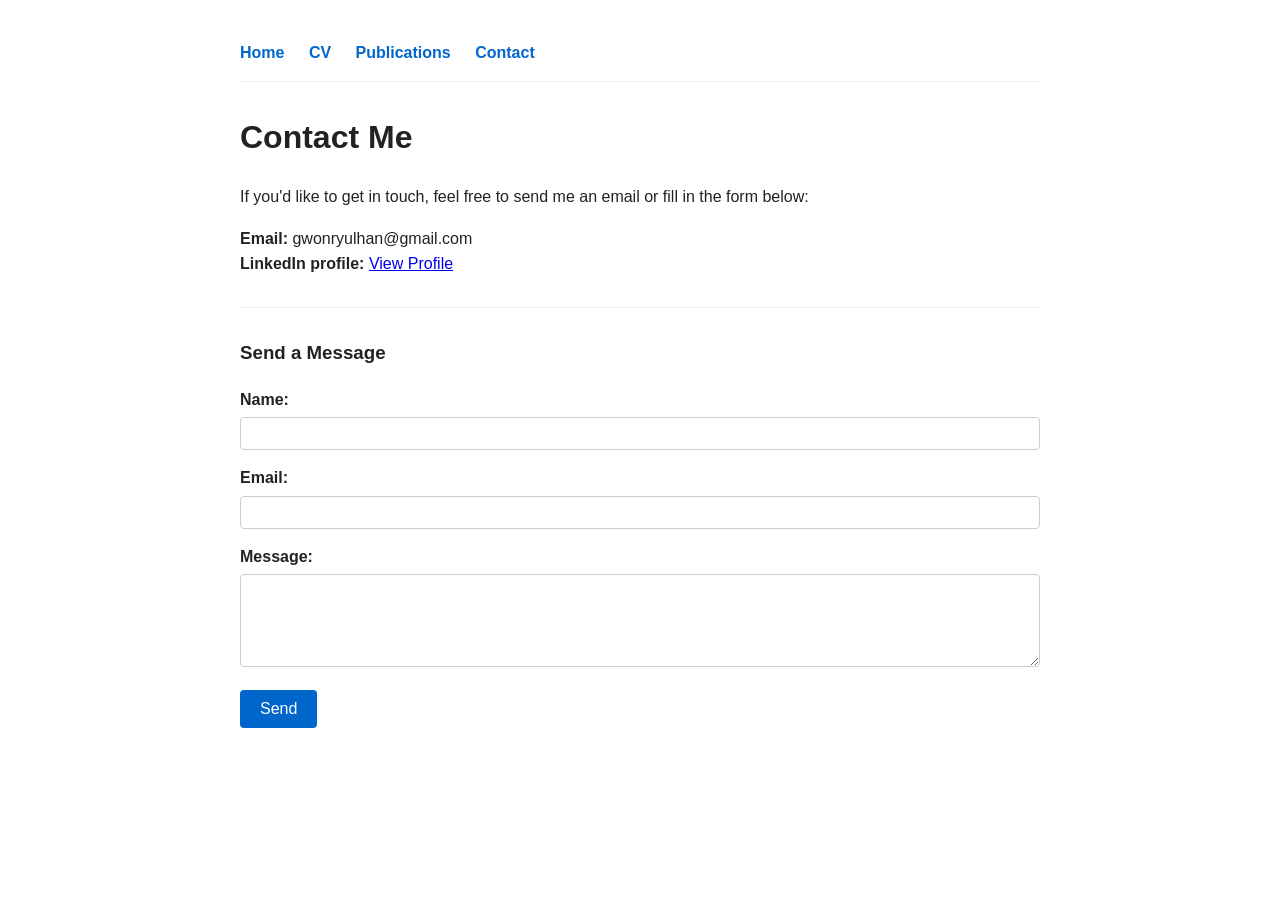
==== contact.html @ e1daec62 "Create contact.html" ====
<!DOCTYPE html>
<html lang="ko">
<head>
  <meta charset="UTF-8">
  <meta name="viewport" content="width=device-width, initial-scale=1.0">
  <title>Contact | Gwonryul Han</title>
  <style>
    body { font-family: -apple-system, BlinkMacSystemFont, "Segoe UI", Roboto, sans-serif; max-width: 800px; margin: 40px auto; padding: 0 20px; color: #222; line-height: 1.6; }
    nav { border-bottom: 1px solid #eee; padding-bottom: 15px; margin-bottom: 30px; }
    nav a { margin-right: 20px; color: #0066cc; text-decoration: none; font-weight: 600; }
    .form-group { margin-bottom: 15px; }
    label { display: block; margin-bottom: 5px; font-weight: bold; }
    input, textarea { width: 100%; padding: 8px; box-sizing: border-box; border: 1px solid #ccc; border-radius: 4px; }
    button { background: #0066cc; color: white; border: none; padding: 10px 20px; border-radius: 4px; cursor: pointer; font-size: 1rem; }
  </style>
</head>
<body>
  <nav>
    <a href="index.html">Home</a>
    <a href="cv.html">CV</a>
    <a href="publications.html">Publications</a>
    <a href="contact.html">Contact</a>
  </nav>

  <h1>Contact Me</h1>
  <p>If you'd like to get in touch, feel free to send me an email or fill in the form below:</p>
  <p>
    <strong>Email:</strong> gwonryulhan@gmail.com<br>
    <strong>LinkedIn profile:</strong> <a href="https://linkedin.com" target="_blank">View Profile</a>
  </p>

  <hr style="border: 0; border-top: 1px solid #eee; margin: 30px 0;">

  <h3>Send a Message</h3>
  <form action="https://formspree.io/f/YOUR_FORM_ID" method="POST">
    <div class="form-group">
      <label for="name">Name:</label>
      <input type="text" id="name" name="name" required>
    </div>
    <div class="form-group">
      <label for="email">Email:</label>
      <input type="email" id="email" name="_replyto" required>
    </div>
    <div class="form-group">
      <label for="message">Message:</label>
      <textarea id="message" name="message" rows="5" required></textarea>
    </div>
    <button type="submit">Send</button>
  </form>
</body>
</html>
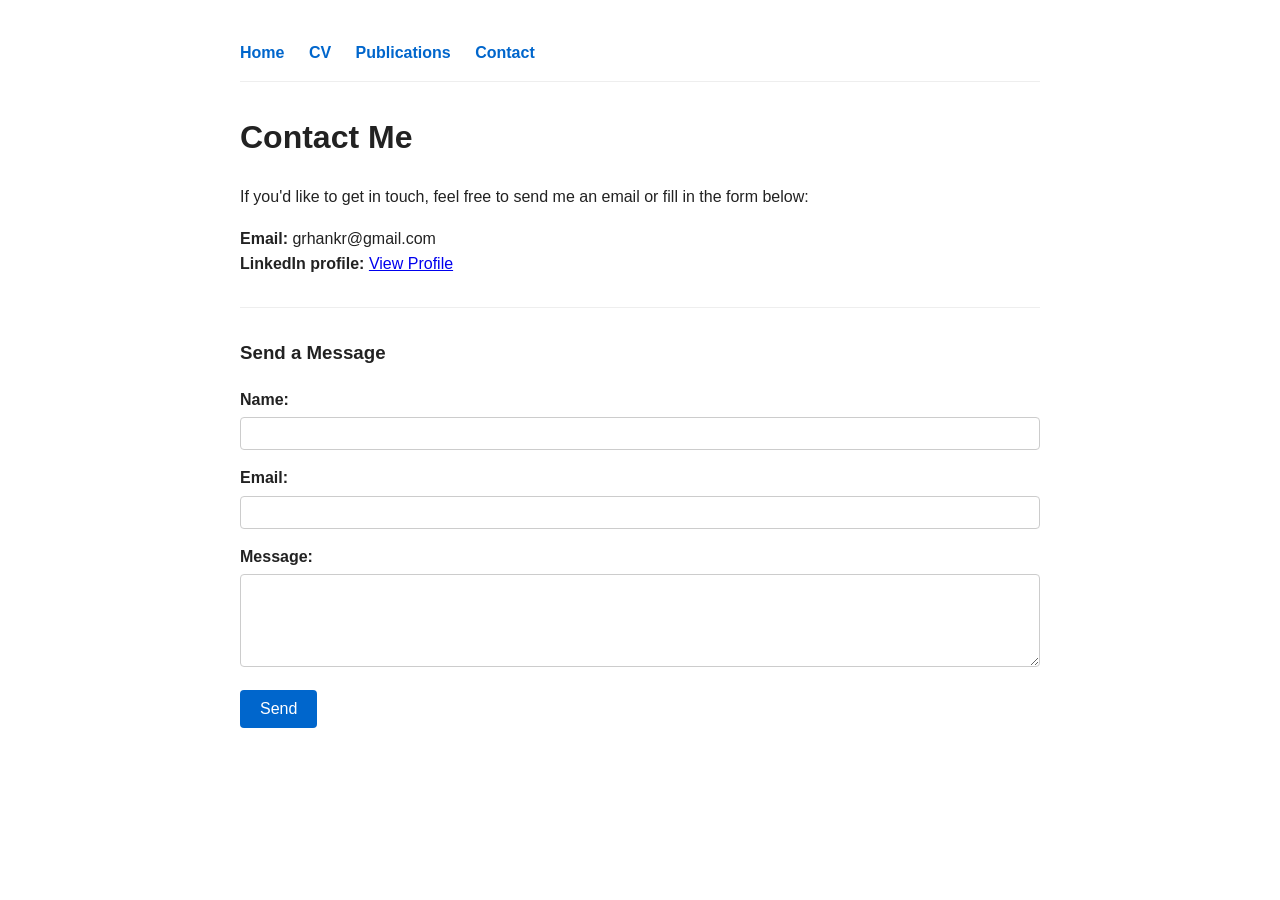
==== commit d8b958a1: "Update email address in contact.html" ====
--- a/contact.html
+++ b/contact.html
@@ -25,7 +25,7 @@
   <h1>Contact Me</h1>
   <p>If you'd like to get in touch, feel free to send me an email or fill in the form below:</p>
   <p>
-    <strong>Email:</strong> gwonryulhan@gmail.com<br>
+    <strong>Email:</strong> grhankr@gmail.com<br>
     <strong>LinkedIn profile:</strong> <a href="https://linkedin.com" target="_blank">View Profile</a>
   </p>
 
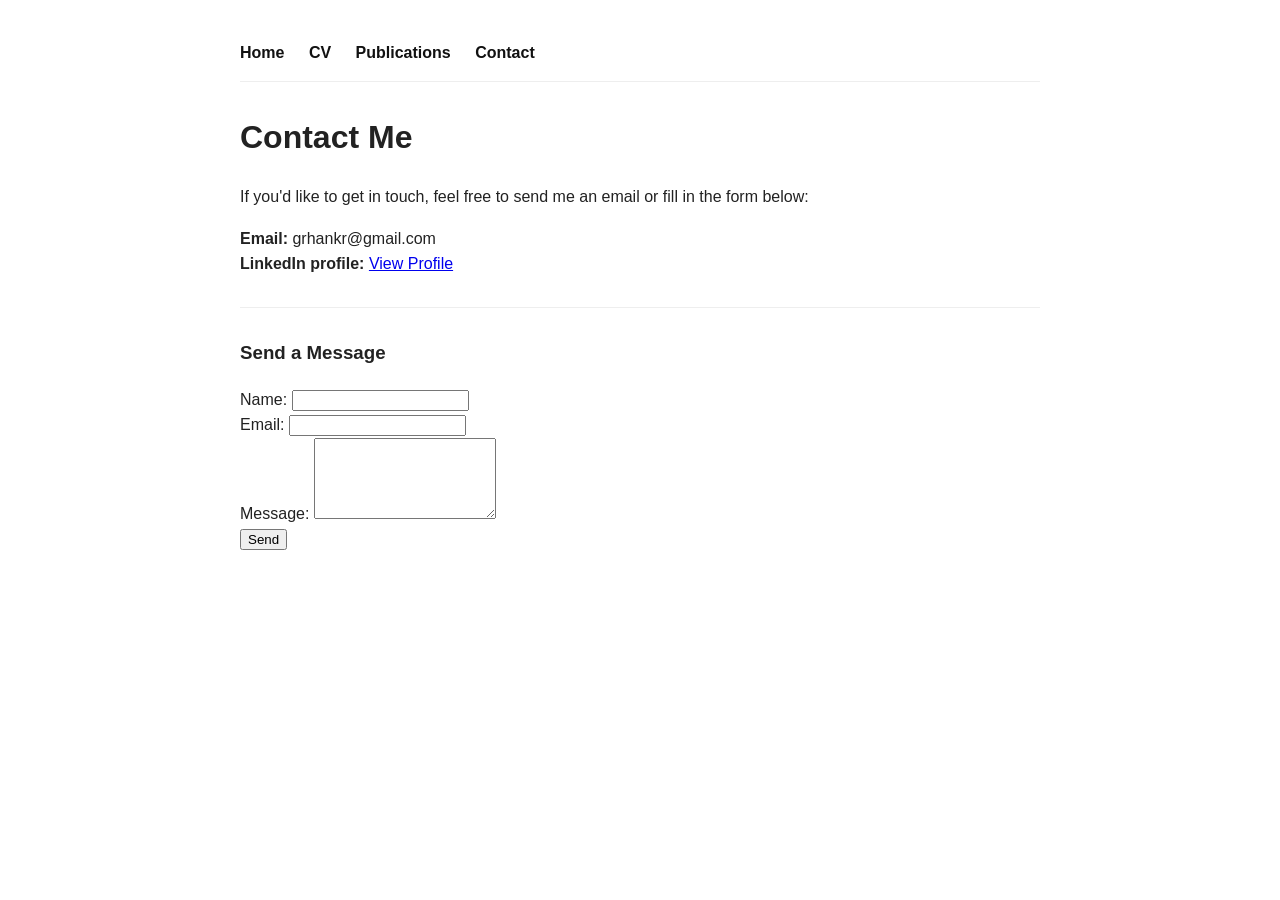
==== commit 30a86999: "Update contact.html" ====
--- a/contact.html
+++ b/contact.html
@@ -4,15 +4,7 @@
   <meta charset="UTF-8">
   <meta name="viewport" content="width=device-width, initial-scale=1.0">
   <title>Contact | Gwonryul Han</title>
-  <style>
-    body { font-family: -apple-system, BlinkMacSystemFont, "Segoe UI", Roboto, sans-serif; max-width: 800px; margin: 40px auto; padding: 0 20px; color: #222; line-height: 1.6; }
-    nav { border-bottom: 1px solid #eee; padding-bottom: 15px; margin-bottom: 30px; }
-    nav a { margin-right: 20px; color: #0066cc; text-decoration: none; font-weight: 600; }
-    .form-group { margin-bottom: 15px; }
-    label { display: block; margin-bottom: 5px; font-weight: bold; }
-    input, textarea { width: 100%; padding: 8px; box-sizing: border-box; border: 1px solid #ccc; border-radius: 4px; }
-    button { background: #0066cc; color: white; border: none; padding: 10px 20px; border-radius: 4px; cursor: pointer; font-size: 1rem; }
-  </style>
+  <link rel="stylesheet" href="style.css">
 </head>
 <body>
   <nav>
--- a/style.css
+++ b/style.css
@@ -0,0 +1,27 @@
+body {
+  font-family: -apple-system, BlinkMacSystemFont, "Segoe UI", Roboto, sans-serif;
+  max-width: 800px;
+  margin: 40px auto;
+  padding: 0 20px;
+  color: #222;
+  line-height: 1.6;
+}
+
+/* 네비게이션 상단 바 검은색 설정 */
+nav {
+  border-bottom: 1px solid #eee;
+  padding-bottom: 15px;
+  margin-bottom: 30px;
+}
+
+nav a {
+  margin-right: 20px;
+  color: #111; /* 상단 메뉴 검은색 */
+  text-decoration: none;
+  font-weight: 600;
+}
+
+nav a:hover {
+  color: #555;
+  text-decoration: underline;
+}
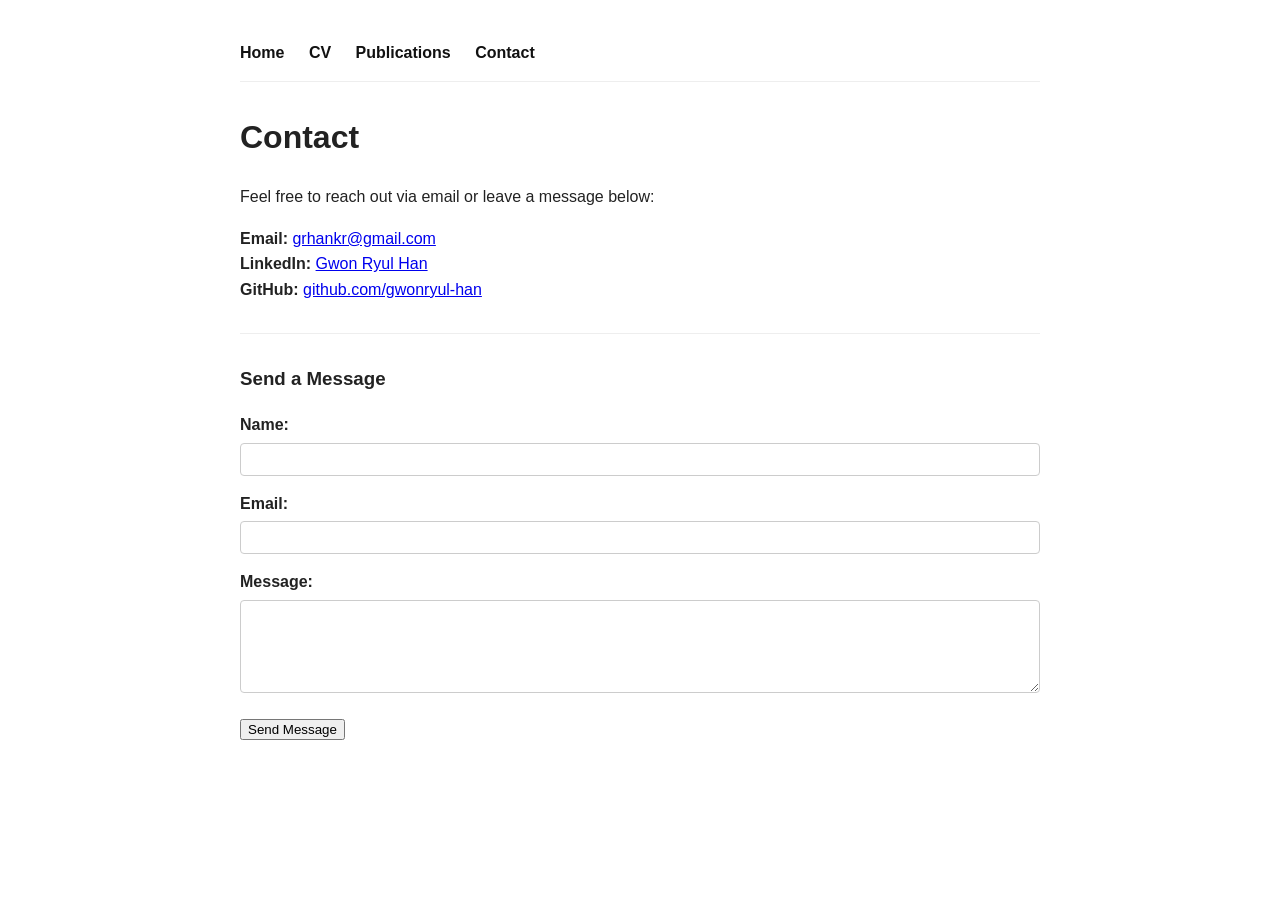
==== commit 1fc011b0: "Update contact.html" ====
--- a/contact.html
+++ b/contact.html
@@ -3,7 +3,7 @@
 <head>
   <meta charset="UTF-8">
   <meta name="viewport" content="width=device-width, initial-scale=1.0">
-  <title>Contact | Gwonryul Han</title>
+  <title>Contact | Gwon Ryul Han</title>
   <link rel="stylesheet" href="style.css">
 </head>
 <body>
@@ -14,30 +14,40 @@
     <a href="contact.html">Contact</a>
   </nav>
 
-  <h1>Contact Me</h1>
-  <p>If you'd like to get in touch, feel free to send me an email or fill in the form below:</p>
+  <h1>Contact</h1>
+  <p>Feel free to reach out via email or leave a message below:</p>
+
   <p>
-    <strong>Email:</strong> grhankr@gmail.com<br>
-    <strong>LinkedIn profile:</strong> <a href="https://linkedin.com" target="_blank">View Profile</a>
+    <strong>Email:</strong> <a href="mailto:grhankr@gmail.com">grhankr@gmail.com</a><br>
+    <strong>LinkedIn:</strong> <a href="https://www.linkedin.com/in/gwonryul-han" target="_blank">Gwon Ryul Han</a><br>
+    <strong>GitHub:</strong> <a href="https://github.com/gwonryul-han" target="_blank">github.com/gwonryul-han</a>
   </p>
 
   <hr style="border: 0; border-top: 1px solid #eee; margin: 30px 0;">
 
   <h3>Send a Message</h3>
-  <form action="https://formspree.io/f/YOUR_FORM_ID" method="POST">
+  <!-- Formsubmit 서비스 적용 (회원가입 불필요) -->
+  <form action="https://formsubmit.co/grhankr@gmail.com" method="POST">
+    <!-- 스팸 방지 및 제출 후 돌아올 주소 설정 (선택사항) -->
+    <input type="hidden" name="_captcha" value="false">
+    <input type="hidden" name="_next" value="https://gwonryul-han.github.io/contact.html">
+
     <div class="form-group">
       <label for="name">Name:</label>
       <input type="text" id="name" name="name" required>
     </div>
+
     <div class="form-group">
       <label for="email">Email:</label>
-      <input type="email" id="email" name="_replyto" required>
+      <input type="email" id="email" name="email" required>
     </div>
+
     <div class="form-group">
       <label for="message">Message:</label>
       <textarea id="message" name="message" rows="5" required></textarea>
     </div>
-    <button type="submit">Send</button>
+
+    <button type="submit">Send Message</button>
   </form>
 </body>
 </html>
--- a/style.css
+++ b/style.css
@@ -1,3 +1,6 @@
+/* ==========================================================================
+   1. 공통 기본 스타일 (Global & Navigation)
+   ========================================================================== */
 body {
   font-family: -apple-system, BlinkMacSystemFont, "Segoe UI", Roboto, sans-serif;
   max-width: 800px;
@@ -7,7 +10,6 @@
   line-height: 1.6;
 }
 
-/* 네비게이션 상단 바 검은색 설정 */
 nav {
   border-bottom: 1px solid #eee;
   padding-bottom: 15px;
@@ -16,7 +18,7 @@
 
 nav a {
   margin-right: 20px;
-  color: #111; /* 상단 메뉴 검은색 */
+  color: #111; /* 네비게이션 검은색 */
   text-decoration: none;
   font-weight: 600;
 }
@@ -25,3 +27,160 @@
   color: #555;
   text-decoration: underline;
 }
+
+/* ==========================================================================
+   2. Home 페이지 스타일 (index.html)
+   ========================================================================== */
+.profile-container {
+  display: flex;
+  align-items: center;
+  gap: 30px;
+  margin-bottom: 30px;
+}
+
+.profile-img {
+  width: 160px;
+  height: 160px;
+  border-radius: 50%;
+  object-fit: cover;
+  flex-shrink: 0;
+  border: 1px solid #eee;
+}
+
+.profile-info h1 {
+  margin: 0 0 8px 0;
+  font-size: 2rem;
+  color: #111;
+}
+
+.profile-info p {
+  margin: 4px 0;
+  color: #444;
+}
+
+@media (max-width: 600px) {
+  .profile-container {
+    flex-direction: column;
+    align-items: flex-start;
+    gap: 15px;
+  }
+}
+
+/* ==========================================================================
+   3. CV 페이지 스타일 (cv.html)
+   ========================================================================== */
+.btn {
+  display: inline-block;
+  background: #0066cc;
+  color: white;
+  padding: 10px 18px;
+  border-radius: 6px;
+  text-decoration: none;
+  margin-bottom: 20px;
+  font-weight: bold;
+}
+
+.btn:hover {
+  background: #004999;
+}
+
+.pdf-container {
+  width: 100%;
+  height: 800px;
+  border: 1px solid #ccc;
+  border-radius: 8px;
+  overflow: hidden;
+}
+
+/* ==========================================================================
+   4. Publications 페이지 스타일 (publications.html)
+   ========================================================================== */
+.pub-card {
+  margin-bottom: 20px;
+  padding: 16px;
+  border-left: 4px solid #0066cc;
+  background: #f9f9f9;
+  border-radius: 0 8px 8px 0;
+}
+
+.pub-title {
+  font-size: 1.1rem;
+  font-weight: bold;
+  color: #111;
+  margin-bottom: 6px;
+}
+
+.pub-authors {
+  color: #444;
+  margin-bottom: 4px;
+}
+
+.pub-venue {
+  font-style: italic;
+  color: #666;
+  font-size: 0.95rem;
+}
+
+.pub-links {
+  margin-top: 10px;
+}
+
+.pub-btn {
+  display: inline-block;
+  font-size: 0.85rem;
+  padding: 4px 10px;
+  background: #e6f0fa;
+  color: #0066cc;
+  text-decoration: none;
+  border-radius: 4px;
+  font-weight: 600;
+  margin-right: 6px;
+}
+
+.pub-btn:hover {
+  background: #0066cc;
+  color: #fff;
+}
+
+.loading {
+  color: #888;
+  font-style: italic;
+}
+
+/* ==========================================================================
+   5. Contact 페이지 스타일 (contact.html)
+   ========================================================================== */
+.form-group {
+  margin-bottom: 15px;
+}
+
+.form-group label {
+  display: block;
+  margin-bottom: 5px;
+  font-weight: bold;
+}
+
+.form-group input,
+.form-group textarea {
+  width: 100%;
+  padding: 8px;
+  box-sizing: border-box;
+  border: 1px solid #ccc;
+  border-radius: 4px;
+  font-family: inherit;
+}
+
+.form-group button {
+  background: #0066cc;
+  color: white;
+  border: none;
+  padding: 10px 20px;
+  border-radius: 4px;
+  cursor: pointer;
+  font-size: 1rem;
+  font-weight: bold;
+}
+
+.form-group button:hover {
+  background: #004999;
+}
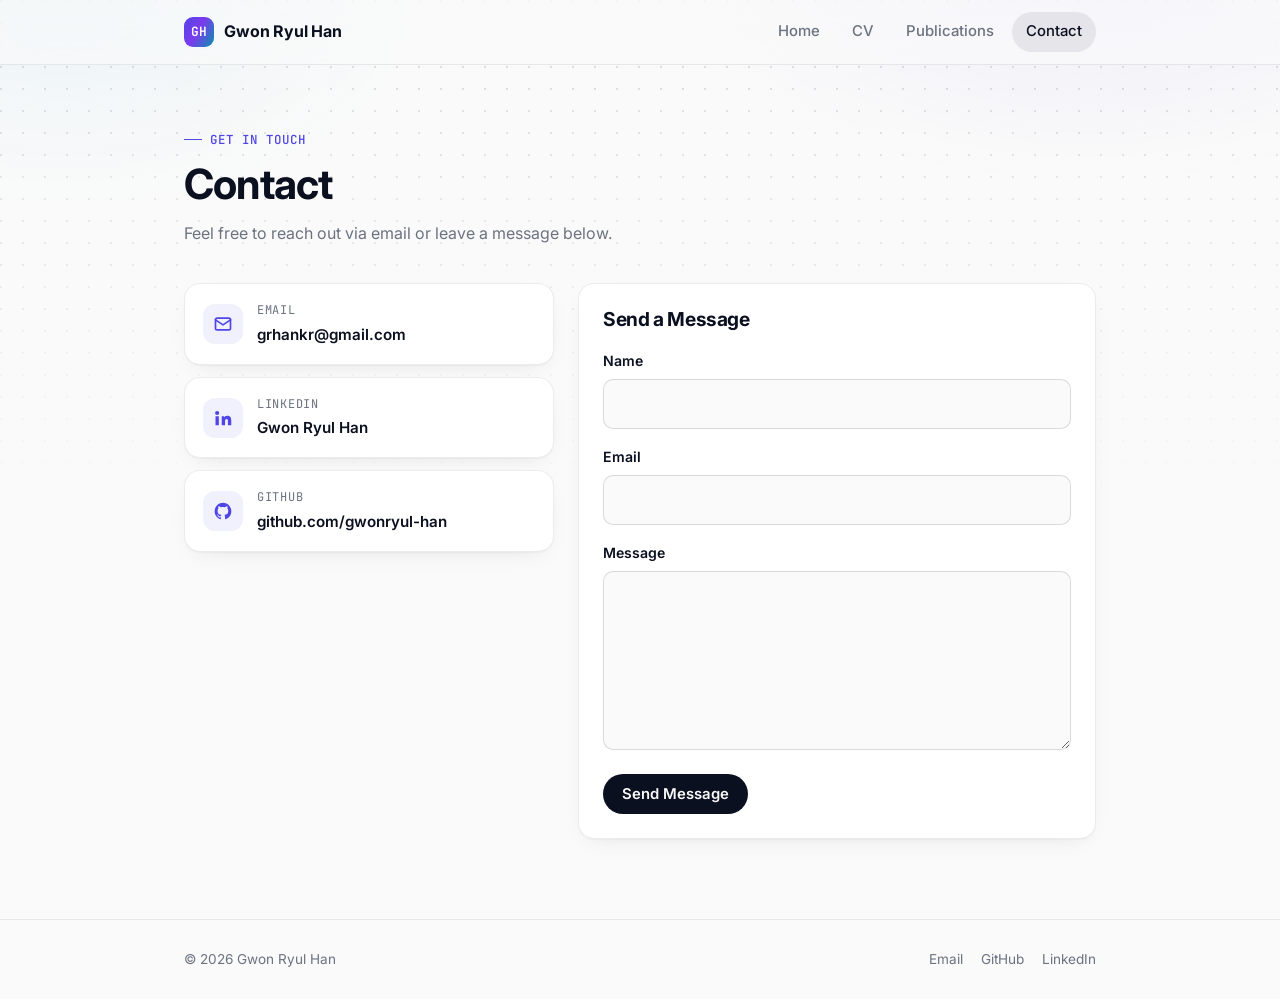
==== commit 4a61fff3: "Redesign site with modern theme Sticky glass header, gradient hero, card-based research interests, p" ====
--- a/contact.html
+++ b/contact.html
@@ -1,53 +1,88 @@
 <!DOCTYPE html>
-<html lang="ko">
+<html lang="en">
 <head>
   <meta charset="UTF-8">
   <meta name="viewport" content="width=device-width, initial-scale=1.0">
   <title>Contact | Gwon Ryul Han</title>
+  <meta name="description" content="Gwon Ryul Han — undergraduate physics researcher at UNIST working on quantum information theory.">
+  <meta name="color-scheme" content="light dark">
+  <link rel="preconnect" href="https://fonts.googleapis.com">
+  <link rel="preconnect" href="https://fonts.gstatic.com" crossorigin>
+  <link href="https://fonts.googleapis.com/css2?family=Inter:wght@400;500;600;700;800&family=JetBrains+Mono:wght@400;500;600&display=swap" rel="stylesheet">
   <link rel="stylesheet" href="style.css">
 </head>
 <body>
-  <nav>
-    <a href="index.html">Home</a>
-    <a href="cv.html">CV</a>
-    <a href="publications.html">Publications</a>
-    <a href="contact.html">Contact</a>
-  </nav>
+  <header class="site-header">
+    <div class="container">
+      <a href="index.html" class="brand"><span class="brand-mark">GH</span><span class="brand-name">Gwon Ryul Han</span></a>
+      <nav>
+        <a href="index.html">Home</a>
+        <a href="cv.html">CV</a>
+        <a href="publications.html">Publications</a>
+        <a href="contact.html" aria-current="page">Contact</a>
+      </nav>
+    </div>
+  </header>
 
-  <h1>Contact</h1>
-  <p>Feel free to reach out via email or leave a message below:</p>
+  <main>
+    <div class="container">
+      <div class="page-head">
+        <span class="eyebrow">Get in touch</span>
+        <h1>Contact</h1>
+        <p>Feel free to reach out via email or leave a message below.</p>
+      </div>
 
-  <p>
-    <strong>Email:</strong> <a href="mailto:grhankr@gmail.com">grhankr@gmail.com</a><br>
-    <strong>LinkedIn:</strong> <a href="https://www.linkedin.com/in/gwonryul-han" target="_blank">Gwon Ryul Han</a><br>
-    <strong>GitHub:</strong> <a href="https://github.com/gwonryul-han" target="_blank">github.com/gwonryul-han</a>
-  </p>
+      <div class="contact-grid">
+        <div class="contact-links">
+          <a class="card contact-item" href="mailto:grhankr@gmail.com">
+            <span class="contact-icon"><svg viewBox="0 0 24 24" fill="none" stroke="currentColor" stroke-width="2" stroke-linecap="round" stroke-linejoin="round"><rect x="3" y="5" width="18" height="14" rx="2"/><path d="M3 7l9 6 9-6"/></svg></span>
+            <span><span class="contact-label">Email</span><span class="contact-value">grhankr@gmail.com</span></span>
+          </a>
+          <a class="card contact-item" href="https://www.linkedin.com/in/gwon-ryul-han-28658634b/" target="_blank" rel="noopener">
+            <span class="contact-icon"><svg viewBox="0 0 24 24" fill="currentColor"><path d="M4.98 3.5a2.5 2.5 0 11-.02 5 2.5 2.5 0 01.02-5zM3 9.75h4v11H3v-11zm6.5 0h3.8v1.5h.05c.53-1 1.84-2.05 3.78-2.05 4.04 0 4.79 2.66 4.79 6.13v5.42h-4v-4.8c0-1.15-.02-2.62-1.6-2.62-1.6 0-1.84 1.25-1.84 2.54v4.88h-4v-11z"/></svg></span>
+            <span><span class="contact-label">LinkedIn</span><span class="contact-value">Gwon Ryul Han</span></span>
+          </a>
+          <a class="card contact-item" href="https://github.com/gwonryul-han" target="_blank" rel="noopener">
+            <span class="contact-icon"><svg viewBox="0 0 24 24" fill="currentColor"><path d="M12 2C6.5 2 2 6.6 2 12.2c0 4.5 2.9 8.3 6.8 9.7.5.1.7-.2.7-.5v-1.8c-2.8.6-3.4-1.2-3.4-1.2-.5-1.2-1.1-1.5-1.1-1.5-.9-.6.1-.6.1-.6 1 .1 1.5 1 1.5 1 .9 1.6 2.4 1.1 2.9.9.1-.7.4-1.1.6-1.4-2.2-.3-4.6-1.1-4.6-5 0-1.1.4-2 1-2.7-.1-.3-.4-1.3.1-2.7 0 0 .8-.3 2.8 1a9.4 9.4 0 015 0c1.9-1.3 2.8-1 2.8-1 .5 1.4.2 2.4.1 2.7.6.7 1 1.6 1 2.7 0 3.9-2.3 4.7-4.6 5 .4.3.7.9.7 1.9v2.8c0 .3.2.6.7.5A10.2 10.2 0 0022 12.2C22 6.6 17.5 2 12 2z"/></svg></span>
+            <span><span class="contact-label">GitHub</span><span class="contact-value">github.com/gwonryul-han</span></span>
+          </a>
+        </div>
 
-  <hr style="border: 0; border-top: 1px solid #eee; margin: 30px 0;">
+        <div class="card form-card">
+          <h2>Send a Message</h2>
+          <!-- Formsubmit 서비스 적용 (회원가입 불필요) -->
+          <form action="https://formsubmit.co/grhankr@gmail.com" method="POST">
+            <input type="hidden" name="_captcha" value="false">
+            <input type="hidden" name="_next" value="https://gwonryul-han.github.io/contact.html">
 
-  <h3>Send a Message</h3>
-  <!-- Formsubmit 서비스 적용 (회원가입 불필요) -->
-  <form action="https://formsubmit.co/grhankr@gmail.com" method="POST">
-    <!-- 스팸 방지 및 제출 후 돌아올 주소 설정 (선택사항) -->
-    <input type="hidden" name="_captcha" value="false">
-    <input type="hidden" name="_next" value="https://gwonryul-han.github.io/contact.html">
+            <div class="form-group">
+              <label for="name">Name</label>
+              <input type="text" id="name" name="name" required>
+            </div>
+            <div class="form-group">
+              <label for="email">Email</label>
+              <input type="email" id="email" name="email" required>
+            </div>
+            <div class="form-group">
+              <label for="message">Message</label>
+              <textarea id="message" name="message" rows="6" required></textarea>
+            </div>
+            <button type="submit" class="btn btn-primary">Send Message</button>
+          </form>
+        </div>
+      </div>
+    </div>
+  </main>
 
-    <div class="form-group">
-      <label for="name">Name:</label>
-      <input type="text" id="name" name="name" required>
+  <footer class="site-footer">
+    <div class="container">
+      <span>&copy; 2026 Gwon Ryul Han</span>
+      <span class="footer-links">
+        <a href="mailto:grhankr@gmail.com">Email</a>
+        <a href="https://github.com/gwonryul-han" target="_blank" rel="noopener">GitHub</a>
+        <a href="https://www.linkedin.com/in/gwon-ryul-han-28658634b/" target="_blank" rel="noopener">LinkedIn</a>
+      </span>
     </div>
-
-    <div class="form-group">
-      <label for="email">Email:</label>
-      <input type="email" id="email" name="email" required>
-    </div>
-
-    <div class="form-group">
-      <label for="message">Message:</label>
-      <textarea id="message" name="message" rows="5" required></textarea>
-    </div>
-
-    <button type="submit">Send Message</button>
-  </form>
+  </footer>
 </body>
 </html>
--- a/style.css
+++ b/style.css
@@ -1,186 +1,502 @@
 /* ==========================================================================
-   1. 공통 기본 스타일 (Global & Navigation)
+   Gwon Ryul Han — personal site
+   Modern theme: light/dark, sticky glass header, card layout
    ========================================================================== */
+
+/* ---------- 0. Design tokens ---------- */
+:root {
+  --bg: #fafafa;
+  --bg-elev: #ffffff;
+  --ink: #0b1020;
+  --ink-2: #3b4256;
+  --ink-3: #6b7280;
+  --line: rgba(15, 23, 42, 0.08);
+  --line-strong: rgba(15, 23, 42, 0.14);
+  --accent: #4f46e5;
+  --accent-2: #0891b2;
+  --accent-soft: rgba(79, 70, 229, 0.08);
+  --grad: linear-gradient(120deg, #4f46e5 0%, #7c3aed 45%, #0891b2 100%);
+  --shadow: 0 1px 2px rgba(15, 23, 42, 0.04), 0 8px 24px -12px rgba(15, 23, 42, 0.12);
+  --shadow-hover: 0 1px 2px rgba(15, 23, 42, 0.06), 0 18px 40px -16px rgba(79, 70, 229, 0.28);
+  --radius: 16px;
+  --radius-sm: 10px;
+  --maxw: 960px;
+  --font: "Inter", -apple-system, BlinkMacSystemFont, "Segoe UI", Roboto, "Apple SD Gothic Neo", "Noto Sans KR", sans-serif;
+  --mono: "JetBrains Mono", ui-monospace, SFMono-Regular, Menlo, monospace;
+}
+
+@media (prefers-color-scheme: dark) {
+  :root {
+    --bg: #0a0d16;
+    --bg-elev: #111521;
+    --ink: #eef0f6;
+    --ink-2: #b8bfd0;
+    --ink-3: #8189a0;
+    --line: rgba(255, 255, 255, 0.07);
+    --line-strong: rgba(255, 255, 255, 0.14);
+    --accent: #8b8cff;
+    --accent-2: #38bdf8;
+    --accent-soft: rgba(139, 140, 255, 0.1);
+    --grad: linear-gradient(120deg, #8b8cff 0%, #c084fc 45%, #38bdf8 100%);
+    --shadow: 0 1px 2px rgba(0, 0, 0, 0.3), 0 8px 24px -12px rgba(0, 0, 0, 0.5);
+    --shadow-hover: 0 1px 2px rgba(0, 0, 0, 0.3), 0 18px 40px -16px rgba(139, 140, 255, 0.35);
+  }
+}
+
+/* ---------- 1. Base ---------- */
+*, *::before, *::after { box-sizing: border-box; }
+
+html { scroll-behavior: smooth; }
+
 body {
-  font-family: -apple-system, BlinkMacSystemFont, "Segoe UI", Roboto, sans-serif;
-  max-width: 800px;
-  margin: 40px auto;
-  padding: 0 20px;
-  color: #222;
-  line-height: 1.6;
-}
-
-nav {
-  border-bottom: 1px solid #eee;
-  padding-bottom: 15px;
-  margin-bottom: 30px;
-}
+  margin: 0;
+  font-family: var(--font);
+  font-size: 16px;
+  line-height: 1.7;
+  color: var(--ink-2);
+  background: var(--bg);
+  -webkit-font-smoothing: antialiased;
+  min-height: 100vh;
+  display: flex;
+  flex-direction: column;
+}
+
+/* subtle dot grid + glow behind the top of every page */
+body::before {
+  content: "";
+  position: fixed;
+  inset: 0;
+  z-index: -1;
+  pointer-events: none;
+  background:
+    radial-gradient(600px 320px at 85% -40px, var(--accent-soft), transparent 70%),
+    radial-gradient(520px 300px at 5% 0px, rgba(8, 145, 178, 0.07), transparent 70%),
+    radial-gradient(circle at 1px 1px, var(--line-strong) 1px, transparent 0) 0 0 / 22px 22px;
+  -webkit-mask-image: linear-gradient(to bottom, #000 0%, transparent 520px);
+          mask-image: linear-gradient(to bottom, #000 0%, transparent 520px);
+}
+
+h1, h2, h3 {
+  color: var(--ink);
+  letter-spacing: -0.02em;
+  line-height: 1.2;
+  margin: 0;
+}
+
+a { color: var(--accent); text-decoration: none; }
+a:hover { text-decoration: underline; text-underline-offset: 3px; }
+
+strong { color: var(--ink); }
+
+.container {
+  width: 100%;
+  max-width: var(--maxw);
+  margin: 0 auto;
+  padding: 0 24px;
+}
+
+main { flex: 1; padding: 56px 0 80px; }
+
+/* ---------- 2. Header / navigation ---------- */
+.site-header {
+  position: sticky;
+  top: 0;
+  z-index: 50;
+  background: color-mix(in srgb, var(--bg) 72%, transparent);
+  -webkit-backdrop-filter: saturate(180%) blur(14px);
+          backdrop-filter: saturate(180%) blur(14px);
+  border-bottom: 1px solid var(--line);
+}
+
+.site-header .container {
+  display: flex;
+  align-items: center;
+  justify-content: space-between;
+  height: 64px;
+}
+
+.brand {
+  display: inline-flex;
+  align-items: center;
+  gap: 10px;
+  font-weight: 700;
+  color: var(--ink);
+  letter-spacing: -0.01em;
+}
+.brand:hover { text-decoration: none; }
+
+.brand-mark {
+  width: 30px;
+  height: 30px;
+  border-radius: 9px;
+  display: grid;
+  place-items: center;
+  background: var(--grad);
+  color: #fff;
+  font-family: var(--mono);
+  font-size: 0.8rem;
+  font-weight: 600;
+}
+
+nav { display: flex; gap: 4px; }
 
 nav a {
-  margin-right: 20px;
-  color: #111; /* 네비게이션 검은색 */
-  text-decoration: none;
+  padding: 7px 14px;
+  border-radius: 999px;
+  color: var(--ink-3);
+  font-size: 0.93rem;
+  font-weight: 500;
+  transition: color .2s, background .2s;
+}
+nav a:hover { color: var(--ink); background: var(--accent-soft); text-decoration: none; }
+nav a[aria-current="page"] { color: var(--ink); background: var(--line); }
+
+/* ---------- 3. Shared building blocks ---------- */
+.eyebrow {
+  display: inline-flex;
+  align-items: center;
+  gap: 8px;
+  font-family: var(--mono);
+  font-size: 0.78rem;
+  font-weight: 500;
+  text-transform: uppercase;
+  letter-spacing: 0.08em;
+  color: var(--accent);
+}
+.eyebrow::before {
+  content: "";
+  width: 18px;
+  height: 1px;
+  background: currentColor;
+}
+
+.page-head { margin-bottom: 36px; }
+.page-head h1 { font-size: clamp(2rem, 4vw, 2.6rem); margin-top: 10px; }
+.page-head p { margin: 10px 0 0; color: var(--ink-3); max-width: 60ch; }
+
+.section { margin-top: 64px; }
+.section h2 { font-size: 1.4rem; margin: 10px 0 20px; }
+
+.card {
+  background: var(--bg-elev);
+  border: 1px solid var(--line);
+  border-radius: var(--radius);
+  box-shadow: var(--shadow);
+  padding: 24px;
+  transition: transform .25s ease, box-shadow .25s ease, border-color .25s;
+}
+
+.btn {
+  display: inline-flex;
+  align-items: center;
+  gap: 8px;
+  padding: 10px 18px;
+  border-radius: 999px;
+  font-size: 0.93rem;
   font-weight: 600;
-}
-
-nav a:hover {
-  color: #555;
-  text-decoration: underline;
-}
-
-/* ==========================================================================
-   2. Home 페이지 스타일 (index.html)
-   ========================================================================== */
-.profile-container {
-  display: flex;
-  align-items: center;
-  gap: 30px;
-  margin-bottom: 30px;
-}
-
-.profile-img {
-  width: 160px;
-  height: 160px;
+  border: 1px solid var(--line-strong);
+  background: var(--bg-elev);
+  color: var(--ink);
+  cursor: pointer;
+  font-family: inherit;
+  transition: transform .2s, box-shadow .2s, background .2s;
+}
+.btn:hover { text-decoration: none; transform: translateY(-1px); box-shadow: var(--shadow); }
+
+.btn-primary {
+  background: var(--ink);
+  color: var(--bg);
+  border-color: transparent;
+}
+.btn-primary:hover { box-shadow: var(--shadow-hover); }
+
+.btn svg { width: 16px; height: 16px; }
+
+/* ---------- 4. Home (index.html) ---------- */
+.hero {
+  display: grid;
+  grid-template-columns: 1fr auto;
+  align-items: center;
+  gap: 48px;
+}
+
+.hero h1 {
+  font-size: clamp(2.5rem, 6vw, 3.8rem);
+  font-weight: 800;
+  letter-spacing: -0.035em;
+  margin: 14px 0 14px;
+}
+
+.hero h1 .grad {
+  background: var(--grad);
+  -webkit-background-clip: text;
+          background-clip: text;
+  color: transparent;
+}
+
+.hero .lead {
+  font-size: 1.12rem;
+  color: var(--ink-2);
+  margin: 0 0 6px;
+}
+.hero .affil { color: var(--ink-3); margin: 0; }
+
+.hero-actions { display: flex; flex-wrap: wrap; gap: 10px; margin-top: 28px; }
+
+.avatar {
+  position: relative;
+  width: 210px;
+  height: 210px;
+  border-radius: 50%;
+  padding: 4px;
+  background: var(--grad);
+  box-shadow: var(--shadow-hover);
+}
+.avatar img {
+  width: 100%;
+  height: 100%;
   border-radius: 50%;
   object-fit: cover;
+  display: block;
+  border: 4px solid var(--bg);
+}
+
+.about p { font-size: 1.04rem; max-width: 70ch; margin: 0; }
+
+.interests {
+  display: grid;
+  grid-template-columns: repeat(3, 1fr);
+  gap: 16px;
+}
+.interests .card:hover {
+  transform: translateY(-3px);
+  box-shadow: var(--shadow-hover);
+  border-color: var(--line-strong);
+}
+.interest-tag {
+  font-family: var(--mono);
+  font-size: 0.72rem;
+  text-transform: uppercase;
+  letter-spacing: 0.08em;
+  color: var(--ink-3);
+}
+.interests h3 { font-size: 1.05rem; margin: 10px 0 12px; }
+
+.chips { display: flex; flex-wrap: wrap; gap: 6px; }
+.chip {
+  font-size: 0.82rem;
+  padding: 4px 10px;
+  border-radius: 999px;
+  background: var(--accent-soft);
+  color: var(--accent);
+  font-weight: 500;
+}
+
+/* ---------- 5. CV (cv.html) ---------- */
+.cv-toolbar {
+  display: flex;
+  flex-wrap: wrap;
+  gap: 10px;
+  margin-bottom: 20px;
+}
+.pdf-frame {
+  padding: 8px;
+  overflow: hidden;
+}
+.pdf-frame iframe {
+  width: 100%;
+  height: 80vh;
+  min-height: 600px;
+  border: 0;
+  border-radius: var(--radius-sm);
+  display: block;
+  background: #fff;
+}
+
+/* ---------- 6. Publications (publications.html) ---------- */
+#publications-list { display: grid; gap: 16px; }
+
+.pub-card {
+  display: grid;
+  grid-template-columns: 64px 1fr;
+  gap: 20px;
+  background: var(--bg-elev);
+  border: 1px solid var(--line);
+  border-radius: var(--radius);
+  box-shadow: var(--shadow);
+  padding: 24px;
+  transition: transform .25s ease, box-shadow .25s ease, border-color .25s;
+}
+.pub-card:hover {
+  transform: translateY(-2px);
+  box-shadow: var(--shadow-hover);
+  border-color: var(--line-strong);
+}
+
+.pub-year {
+  font-family: var(--mono);
+  font-size: 0.85rem;
+  font-weight: 600;
+  color: var(--accent);
+  padding-top: 3px;
+}
+.pub-num { display: block; color: var(--ink-3); font-weight: 400; font-size: 0.75rem; margin-top: 4px; }
+
+.pub-title {
+  font-size: 1.12rem;
+  font-weight: 650;
+  color: var(--ink);
+  line-height: 1.4;
+  letter-spacing: -0.01em;
+  margin-bottom: 8px;
+}
+.pub-authors { color: var(--ink-2); font-size: 0.95rem; }
+.pub-venue {
+  margin-top: 4px;
+  color: var(--ink-3);
+  font-size: 0.88rem;
+  font-family: var(--mono);
+}
+.pub-links { margin-top: 14px; display: flex; flex-wrap: wrap; gap: 8px; }
+
+.pub-btn {
+  display: inline-flex;
+  align-items: center;
+  font-size: 0.8rem;
+  padding: 5px 12px;
+  border-radius: 999px;
+  border: 1px solid var(--line-strong);
+  color: var(--ink);
+  font-weight: 600;
+  transition: background .2s, color .2s, border-color .2s;
+}
+.pub-btn:hover {
+  text-decoration: none;
+  background: var(--ink);
+  color: var(--bg);
+  border-color: var(--ink);
+}
+
+.loading {
+  color: var(--ink-3);
+  font-family: var(--mono);
+  font-size: 0.9rem;
+}
+
+/* ---------- 7. Contact (contact.html) ---------- */
+.contact-grid {
+  display: grid;
+  grid-template-columns: 1fr 1.4fr;
+  gap: 24px;
+  align-items: start;
+}
+
+.contact-links { display: grid; gap: 12px; }
+
+.contact-item {
+  display: flex;
+  align-items: center;
+  gap: 14px;
+  padding: 16px 18px;
+  color: var(--ink);
+}
+.contact-item:hover {
+  text-decoration: none;
+  transform: translateY(-2px);
+  box-shadow: var(--shadow-hover);
+  border-color: var(--line-strong);
+}
+.contact-icon {
+  width: 40px;
+  height: 40px;
+  border-radius: 12px;
+  display: grid;
+  place-items: center;
+  background: var(--accent-soft);
+  color: var(--accent);
   flex-shrink: 0;
-  border: 1px solid #eee;
-}
-
-.profile-info h1 {
-  margin: 0 0 8px 0;
-  font-size: 2rem;
-  color: #111;
-}
-
-.profile-info p {
-  margin: 4px 0;
-  color: #444;
-}
-
-@media (max-width: 600px) {
-  .profile-container {
-    flex-direction: column;
-    align-items: flex-start;
-    gap: 15px;
-  }
-}
-
-/* ==========================================================================
-   3. CV 페이지 스타일 (cv.html)
-   ========================================================================== */
-.btn {
-  display: inline-block;
-  background: #0066cc;
-  color: white;
-  padding: 10px 18px;
-  border-radius: 6px;
-  text-decoration: none;
-  margin-bottom: 20px;
-  font-weight: bold;
-}
-
-.btn:hover {
-  background: #004999;
-}
-
-.pdf-container {
-  width: 100%;
-  height: 800px;
-  border: 1px solid #ccc;
-  border-radius: 8px;
-  overflow: hidden;
-}
-
-/* ==========================================================================
-   4. Publications 페이지 스타일 (publications.html)
-   ========================================================================== */
-.pub-card {
-  margin-bottom: 20px;
-  padding: 16px;
-  border-left: 4px solid #0066cc;
-  background: #f9f9f9;
-  border-radius: 0 8px 8px 0;
-}
-
-.pub-title {
-  font-size: 1.1rem;
-  font-weight: bold;
-  color: #111;
-  margin-bottom: 6px;
-}
-
-.pub-authors {
-  color: #444;
-  margin-bottom: 4px;
-}
-
-.pub-venue {
-  font-style: italic;
-  color: #666;
-  font-size: 0.95rem;
-}
-
-.pub-links {
-  margin-top: 10px;
-}
-
-.pub-btn {
-  display: inline-block;
-  font-size: 0.85rem;
-  padding: 4px 10px;
-  background: #e6f0fa;
-  color: #0066cc;
-  text-decoration: none;
-  border-radius: 4px;
-  font-weight: 600;
-  margin-right: 6px;
-}
-
-.pub-btn:hover {
-  background: #0066cc;
-  color: #fff;
-}
-
-.loading {
-  color: #888;
-  font-style: italic;
-}
-
-/* ==========================================================================
-   5. Contact 페이지 스타일 (contact.html)
-   ========================================================================== */
-.form-group {
-  margin-bottom: 15px;
-}
-
+}
+.contact-icon svg { width: 20px; height: 20px; }
+.contact-label {
+  display: block;
+  font-size: 0.75rem;
+  font-family: var(--mono);
+  text-transform: uppercase;
+  letter-spacing: 0.06em;
+  color: var(--ink-3);
+}
+.contact-value { font-weight: 600; font-size: 0.95rem; word-break: break-all; }
+
+.form-card h2 { font-size: 1.2rem; margin-bottom: 18px; }
+
+.form-group { margin-bottom: 16px; }
 .form-group label {
   display: block;
-  margin-bottom: 5px;
-  font-weight: bold;
-}
-
+  margin-bottom: 6px;
+  font-size: 0.88rem;
+  font-weight: 600;
+  color: var(--ink);
+}
 .form-group input,
 .form-group textarea {
   width: 100%;
-  padding: 8px;
-  box-sizing: border-box;
-  border: 1px solid #ccc;
-  border-radius: 4px;
-  font-family: inherit;
-}
-
-.form-group button {
-  background: #0066cc;
-  color: white;
-  border: none;
-  padding: 10px 20px;
-  border-radius: 4px;
-  cursor: pointer;
-  font-size: 1rem;
-  font-weight: bold;
-}
-
-.form-group button:hover {
-  background: #004999;
-}
+  padding: 11px 14px;
+  border: 1px solid var(--line-strong);
+  border-radius: var(--radius-sm);
+  background: var(--bg);
+  color: var(--ink);
+  font: inherit;
+  font-size: 0.95rem;
+  transition: border-color .2s, box-shadow .2s;
+}
+.form-group textarea { resize: vertical; }
+.form-group input:focus,
+.form-group textarea:focus {
+  outline: none;
+  border-color: var(--accent);
+  box-shadow: 0 0 0 4px var(--accent-soft);
+}
+
+/* ---------- 8. Footer ---------- */
+.site-footer {
+  border-top: 1px solid var(--line);
+  padding: 28px 0;
+  font-size: 0.85rem;
+  color: var(--ink-3);
+}
+.site-footer .container {
+  display: flex;
+  justify-content: space-between;
+  flex-wrap: wrap;
+  gap: 12px;
+}
+.site-footer a { color: var(--ink-3); }
+.site-footer a:hover { color: var(--ink); }
+.footer-links { display: flex; gap: 18px; }
+
+/* ---------- 9. Entrance animation ---------- */
+@media (prefers-reduced-motion: no-preference) {
+  .reveal { animation: rise .7s cubic-bezier(.2, .7, .2, 1) both; }
+  .reveal:nth-child(2) { animation-delay: .08s; }
+  .reveal:nth-child(3) { animation-delay: .16s; }
+  @keyframes rise {
+    from { opacity: 0; transform: translateY(14px); }
+    to   { opacity: 1; transform: none; }
+  }
+}
+
+/* ---------- 10. Responsive ---------- */
+@media (max-width: 820px) {
+  .interests { grid-template-columns: 1fr; }
+  .contact-grid { grid-template-columns: 1fr; }
+}
+
+@media (max-width: 640px) {
+  main { padding: 36px 0 56px; }
+  .hero { grid-template-columns: 1fr; gap: 28px; }
+  .avatar { order: -1; width: 140px; height: 140px; }
+  .brand-name { display: none; }
+  nav a { padding: 6px 10px; font-size: 0.88rem; }
+  .pub-card { grid-template-columns: 1fr; gap: 6px; }
+  .pub-num { display: inline; margin-left: 8px; }
+}
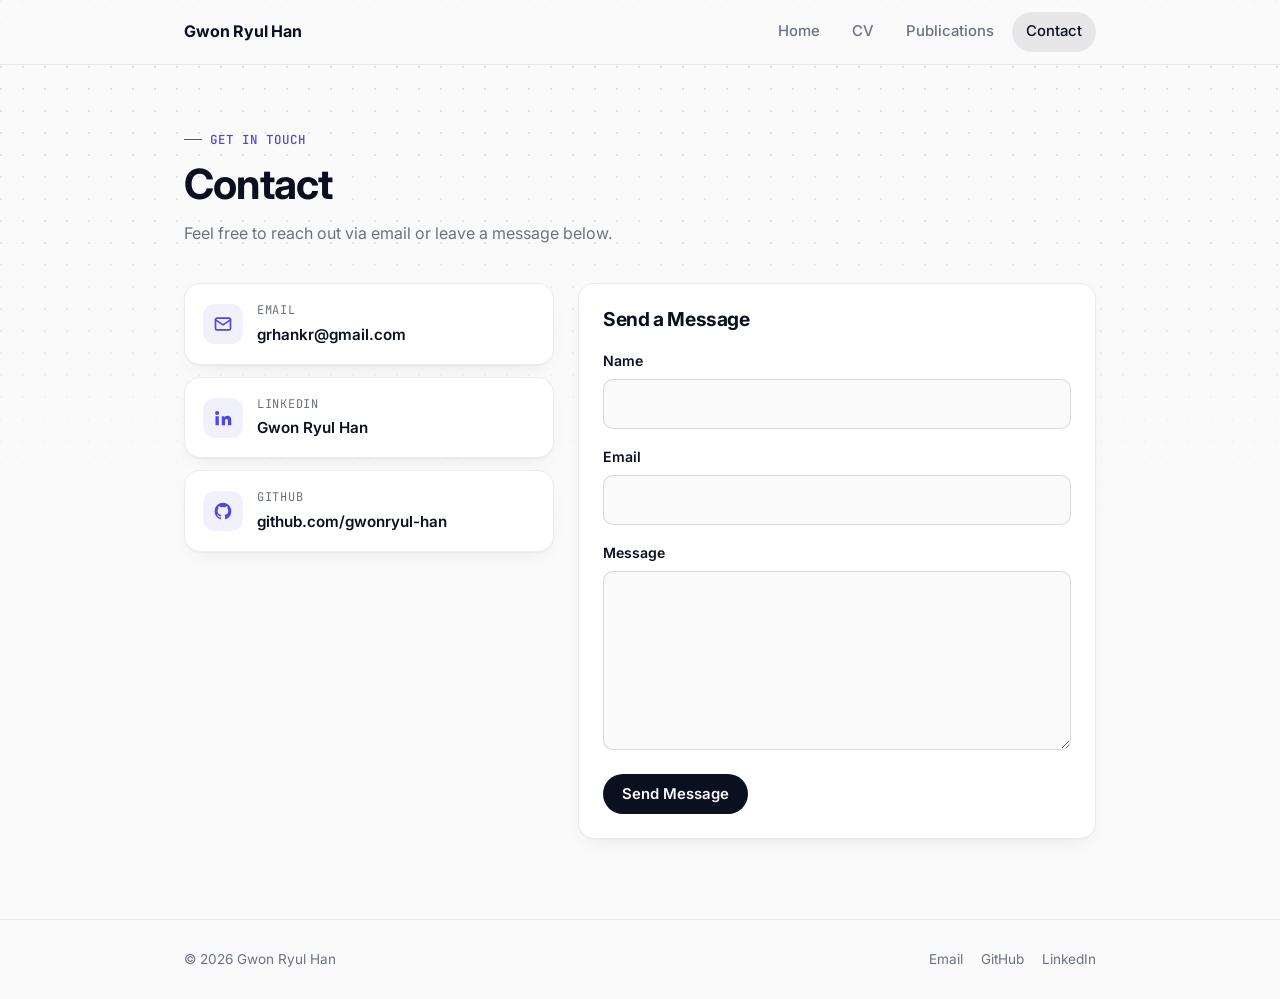
==== commit f64627db: "Remove GH logo box from header Co-Authored-By: Claude Opus 5.5 <noreply@anthropic.com> Claude-Sessio" ====
--- a/contact.html
+++ b/contact.html
@@ -14,7 +14,7 @@
 <body>
   <header class="site-header">
     <div class="container">
-      <a href="index.html" class="brand"><span class="brand-mark">GH</span><span class="brand-name">Gwon Ryul Han</span></a>
+      <a href="index.html" class="brand">Gwon Ryul Han</a>
       <nav>
         <a href="index.html">Home</a>
         <a href="cv.html">CV</a>
--- a/style.css
+++ b/style.css
@@ -15,9 +15,8 @@
   --accent: #4f46e5;
   --accent-2: #0891b2;
   --accent-soft: rgba(79, 70, 229, 0.08);
-  --grad: linear-gradient(120deg, #4f46e5 0%, #7c3aed 45%, #0891b2 100%);
   --shadow: 0 1px 2px rgba(15, 23, 42, 0.04), 0 8px 24px -12px rgba(15, 23, 42, 0.12);
-  --shadow-hover: 0 1px 2px rgba(15, 23, 42, 0.06), 0 18px 40px -16px rgba(79, 70, 229, 0.28);
+  --shadow-hover: 0 1px 2px rgba(15, 23, 42, 0.06), 0 18px 40px -16px rgba(15, 23, 42, 0.22);
   --radius: 16px;
   --radius-sm: 10px;
   --maxw: 960px;
@@ -37,9 +36,8 @@
     --accent: #8b8cff;
     --accent-2: #38bdf8;
     --accent-soft: rgba(139, 140, 255, 0.1);
-    --grad: linear-gradient(120deg, #8b8cff 0%, #c084fc 45%, #38bdf8 100%);
     --shadow: 0 1px 2px rgba(0, 0, 0, 0.3), 0 8px 24px -12px rgba(0, 0, 0, 0.5);
-    --shadow-hover: 0 1px 2px rgba(0, 0, 0, 0.3), 0 18px 40px -16px rgba(139, 140, 255, 0.35);
+    --shadow-hover: 0 1px 2px rgba(0, 0, 0, 0.3), 0 18px 40px -16px rgba(0, 0, 0, 0.6);
   }
 }
 
@@ -68,10 +66,7 @@
   inset: 0;
   z-index: -1;
   pointer-events: none;
-  background:
-    radial-gradient(600px 320px at 85% -40px, var(--accent-soft), transparent 70%),
-    radial-gradient(520px 300px at 5% 0px, rgba(8, 145, 178, 0.07), transparent 70%),
-    radial-gradient(circle at 1px 1px, var(--line-strong) 1px, transparent 0) 0 0 / 22px 22px;
+  background: radial-gradient(circle at 1px 1px, var(--line-strong) 1px, transparent 0) 0 0 / 22px 22px;
   -webkit-mask-image: linear-gradient(to bottom, #000 0%, transparent 520px);
           mask-image: linear-gradient(to bottom, #000 0%, transparent 520px);
 }
@@ -116,27 +111,11 @@
 }
 
 .brand {
-  display: inline-flex;
-  align-items: center;
-  gap: 10px;
   font-weight: 700;
   color: var(--ink);
   letter-spacing: -0.01em;
 }
 .brand:hover { text-decoration: none; }
-
-.brand-mark {
-  width: 30px;
-  height: 30px;
-  border-radius: 9px;
-  display: grid;
-  place-items: center;
-  background: var(--grad);
-  color: #fff;
-  font-family: var(--mono);
-  font-size: 0.8rem;
-  font-weight: 600;
-}
 
 nav { display: flex; gap: 4px; }
 
@@ -227,13 +206,6 @@
   margin: 14px 0 14px;
 }
 
-.hero h1 .grad {
-  background: var(--grad);
-  -webkit-background-clip: text;
-          background-clip: text;
-  color: transparent;
-}
-
 .hero .lead {
   font-size: 1.12rem;
   color: var(--ink-2);
@@ -249,8 +221,9 @@
   height: 210px;
   border-radius: 50%;
   padding: 4px;
-  background: var(--grad);
-  box-shadow: var(--shadow-hover);
+  background: var(--bg-elev);
+  border: 1px solid var(--line-strong);
+  box-shadow: var(--shadow);
 }
 .avatar img {
   width: 100%;
@@ -258,7 +231,6 @@
   border-radius: 50%;
   object-fit: cover;
   display: block;
-  border: 4px solid var(--bg);
 }
 
 .about p { font-size: 1.04rem; max-width: 70ch; margin: 0; }
@@ -495,7 +467,8 @@
   main { padding: 36px 0 56px; }
   .hero { grid-template-columns: 1fr; gap: 28px; }
   .avatar { order: -1; width: 140px; height: 140px; }
-  .brand-name { display: none; }
+  .brand { display: none; }
+  .site-header .container { justify-content: center; }
   nav a { padding: 6px 10px; font-size: 0.88rem; }
   .pub-card { grid-template-columns: 1fr; gap: 6px; }
   .pub-num { display: inline; margin-left: 8px; }
